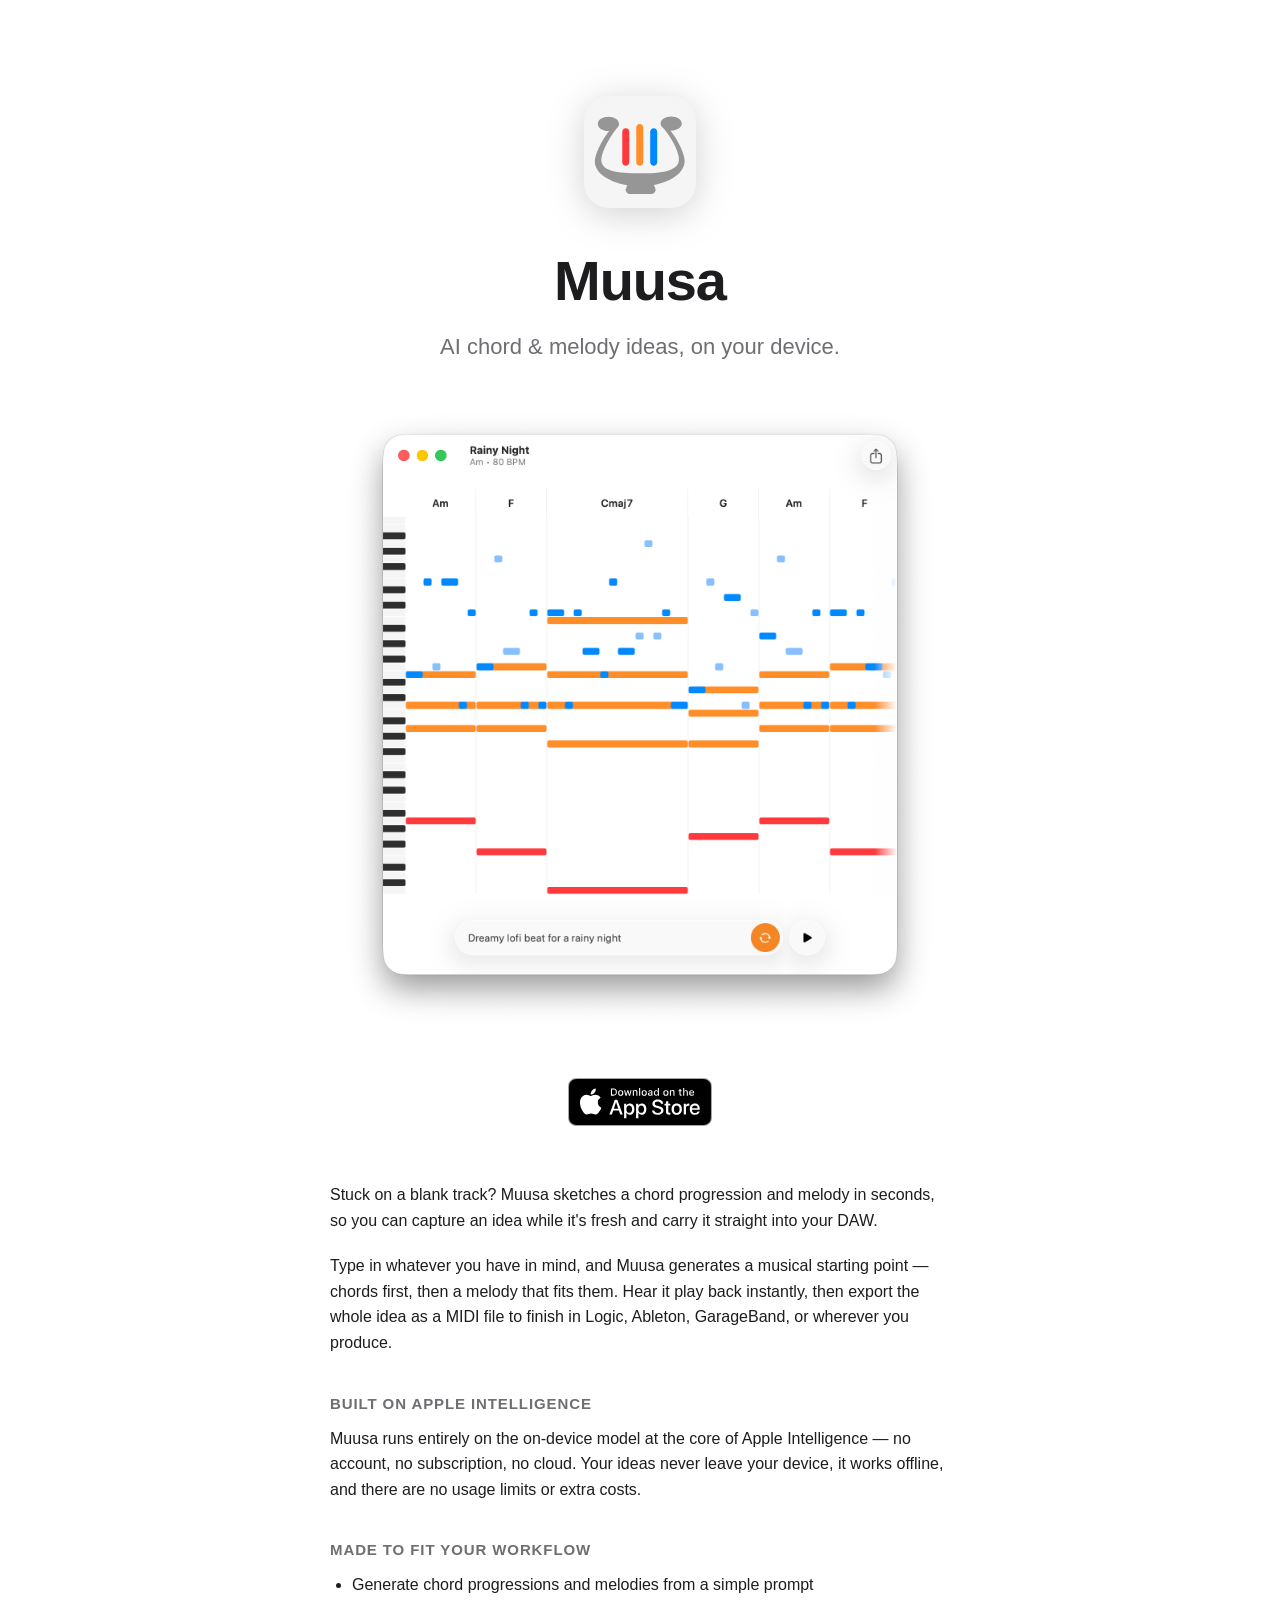
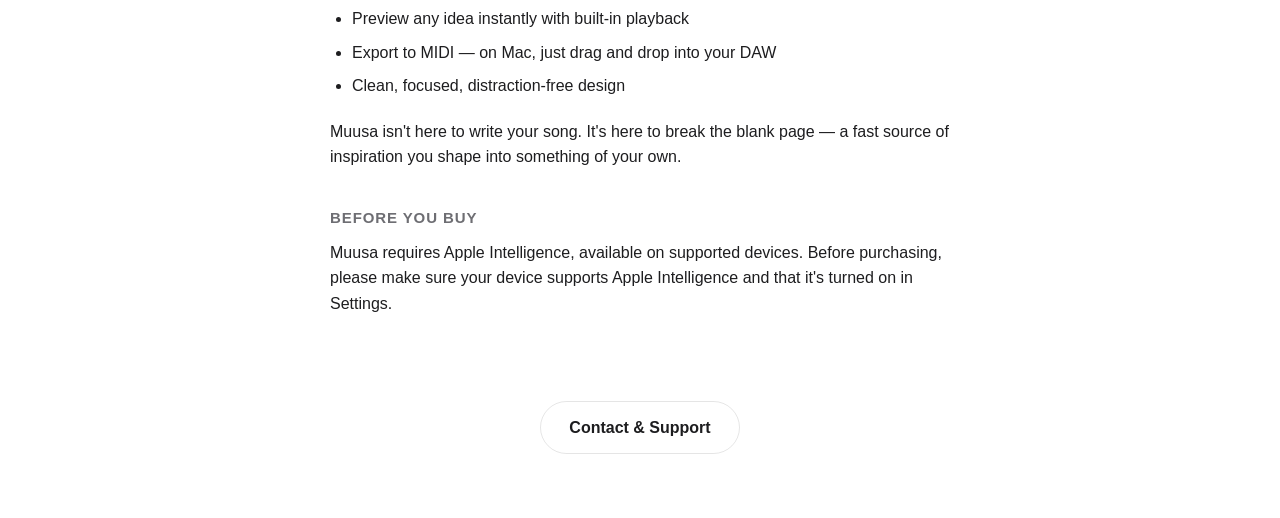
==== index.html @ 986dd536 "Initial commit" ====
<!DOCTYPE html>
<html lang="en">
<head>
  <meta charset="UTF-8">
  <meta name="viewport" content="width=device-width, initial-scale=1">
  <title>Muusa — AI chord & melody ideas, on your device</title>
  <meta name="description" content="Muusa sketches a chord progression and melody in seconds, plays it back, and exports MIDI — all on-device with Apple Intelligence.">
  <meta name="color-scheme" content="light dark">
  <link rel="icon" href="assets/logo.svg">
  <link rel="stylesheet" href="styles.css">
</head>
<body>
  <main>
    <!-- Logo: inline SVG rebuilt from the app-icon layers so the squircle
         background can follow light/dark mode. Glyph colors are fixed. -->
    <svg class="logo" viewBox="0 0 5805 5805" width="112" height="112" role="img" aria-label="Muusa app icon">
      <rect class="logo-bg" width="5805" height="5805" rx="1290"/>
      <path fill="#FF383C" d="M 1983.439087 3429.043701 C 1983.439087 3528.983154 2064.456055 3610 2164.395264 3610 C 2264.334717 3610 2345.351563 3528.983154 2345.351563 3429.043701 L 2345.351563 1850.956299 C 2345.351563 1751.016846 2264.334717 1670 2164.395264 1670 C 2064.456055 1670 1983.439087 1751.016846 1983.439087 1850.956299 Z"/>
      <path fill="#FF8D28" d="M 2709.184082 3429.043701 C 2709.184082 3528.983154 2790.200928 3610 2890.140381 3610 C 2990.07959 3610 3071.09668 3528.983154 3071.09668 3429.043701 L 3071.09668 1630.526367 C 3071.09668 1530.586914 2990.07959 1449.570313 2890.140381 1449.570313 C 2790.200928 1449.570313 2709.184082 1530.586914 2709.184082 1630.526367 Z"/>
      <path fill="#0088FF" d="M 3432.049072 3429.043701 C 3432.049072 3528.983154 3513.065918 3610 3613.005371 3610 C 3712.944824 3610 3793.96167 3528.983154 3793.96167 3429.043701 L 3793.96167 1850.956299 C 3793.96167 1751.016846 3712.944824 1670 3613.005371 1670 C 3513.065918 1670 3432.049072 1751.016846 3432.049072 1850.956299 Z"/>
      <path class="logo-body" fill-rule="evenodd" d="M 2155.155518 4840.700195 C 2155.155518 4971.919922 2261.530518 5078.294922 2392.750488 5078.294922 L 3477.528076 5078.294922 C 3608.748291 5078.294922 3715.123291 4971.919922 3715.123291 4840.700195 L 3622.294434 4610.737305 C 4601.864746 4422.401367 5370.567383 3866.694824 5190 3157.368164 C 5086.003906 2748.838135 4826.948242 2233.154297 4473.52832 1793.918213 C 4488.557617 1794.742676 4503.758789 1795.162842 4519.106445 1795.162842 C 4822.635742 1795.162842 5068.695313 1630.765137 5068.695313 1427.970703 C 5068.695313 1225.175781 4822.635742 1060.777832 4519.106445 1060.777832 C 4215.577148 1060.777832 3969.517822 1225.175781 3969.517822 1427.970703 C 3969.517822 1533.689453 4036.388184 1628.973633 4143.410645 1695.97168 C 4524.847656 2158.360596 4835.916992 2721.998779 4910 3157.368164 C 5038.672852 3913.548828 3979.419189 4007.522217 2891.940186 4007.522217 C 1804.461182 4007.522217 756.567261 3929.07666 910 3177.669922 C 1000.497864 2734.474365 1308.815918 2153.327637 1688.693726 1681.355469 C 1767.197266 1617.863281 1814.362427 1536.436523 1814.362427 1447.649902 C 1814.362427 1244.855469 1568.303223 1080.45752 1264.773804 1080.45752 C 961.244446 1080.45752 715.185242 1244.855469 715.185242 1447.649902 C 715.185242 1650.444824 961.244446 1814.842529 1264.773804 1814.842529 C 1278.714111 1814.842529 1292.533081 1814.49585 1306.212646 1813.814453 C 954.02655 2255.797852 700.22522 2771.731934 590 3177.669922 C 392.947784 3903.375 1219.841675 4458.125 2241.525146 4626.739258 L 2155.155518 4840.700195 Z"/>
    </svg>

    <!-- Name -->
    <h1>Muusa</h1>

    <!-- Short description -->
    <p class="tagline">AI chord &amp; melody ideas, on your device.</p>

    <!-- Screenshot: device- and appearance-aware, set by script; falls back to macOS light -->
    <div class="shot">
      <img id="hero-shot" src="assets/macos_light.png" alt="Muusa app screenshot" loading="eager">
    </div>

    <!-- App Store link: official badge, black on light / white on dark -->
    <a class="cta" href="https://apps.apple.com/app/id6798142362" id="appstore-link" rel="noopener">
      <picture>
        <source srcset="assets/appstore-badge-white.svg" media="(prefers-color-scheme: dark)">
        <img src="assets/appstore-badge-black.svg" alt="Download on the App Store" height="48">
      </picture>
    </a>

    <!-- Longer description (from AppStoreDescription.md) -->
    <section class="copy">
      <p>Stuck on a blank track? Muusa sketches a chord progression and melody in seconds, so you can capture an idea while it's fresh and carry it straight into your DAW.</p>

      <p>Type in whatever you have in mind, and Muusa generates a musical starting point — chords first, then a melody that fits them. Hear it play back instantly, then export the whole idea as a MIDI file to finish in Logic, Ableton, GarageBand, or wherever you produce.</p>

      <h2>Built on Apple Intelligence</h2>
      <p>Muusa runs entirely on the on-device model at the core of Apple Intelligence — no account, no subscription, no cloud. Your ideas never leave your device, it works offline, and there are no usage limits or extra costs.</p>

      <h2>Made to fit your workflow</h2>
      <ul>
        <li>Generate chord progressions and melodies from a simple prompt</li>
        <li>Preview any idea instantly with built-in playback</li>
        <li>Export to MIDI — on Mac, just drag and drop into your DAW</li>
        <li>Clean, focused, distraction-free design</li>
      </ul>

      <p>Muusa isn't here to write your song. It's here to break the blank page — a fast source of inspiration you shape into something of your own.</p>

      <h2>Before you buy</h2>
      <p>Muusa requires Apple Intelligence, available on supported devices. Before purchasing, please make sure your device supports Apple Intelligence and that it's turned on in Settings.</p>
    </section>
  </main>

  <footer>
    <!-- Contact link -->
    <a class="contact" href="mailto:sami.laakkonen@icloud.com">Contact&nbsp;&amp;&nbsp;Support</a>
  </footer>

  <script>
    // Progressive enhancement: pick the screenshot that matches the visitor's
    // device (iPhone / iPad / desktop) and current light/dark appearance.
    (function () {
      var img = document.getElementById("hero-shot");

      function device() {
        var ua = navigator.userAgent;
        if (/iPhone|iPod/.test(ua)) return "iphone";
        // iPadOS reports as "MacIntel" but exposes touch points.
        if (/iPad/.test(ua) || (navigator.platform === "MacIntel" && navigator.maxTouchPoints > 1)) return "ipad";
        return "macos";
      }

      var darkQuery = window.matchMedia("(prefers-color-scheme: dark)");

      function update() {
        var dev = device();
        var mode = darkQuery.matches ? "dark" : "light";
        img.src = "assets/" + dev + "_" + mode + ".png";
        img.setAttribute("data-device", dev);
        var label = dev === "iphone" ? "iPhone" : dev === "ipad" ? "iPad" : "Mac";
        img.alt = "Muusa on " + label;
      }

      update();
      darkQuery.addEventListener("change", update);
    })();
  </script>
</body>
</html>
---- styles.css ----
:root {
  --bg: #ffffff;
  --surface: #f5f5f7;
  --text: #1d1d1f;
  --muted: #6e6e73;
  --border: rgba(0, 0, 0, 0.10);
  --accent: #ff3830;           /* Muusa red, from the app icon */
  --shadow: 0 10px 40px rgba(0, 0, 0, 0.12);
  --radius: 18px;
}

@media (prefers-color-scheme: dark) {
  :root {
    --bg: #000000;
    --surface: #1c1c1e;
    --text: #f5f5f7;
    --muted: #a1a1a6;
    --border: rgba(255, 255, 255, 0.14);
    --shadow: 0 10px 40px rgba(0, 0, 0, 0.6);
  }
}

* { box-sizing: border-box; }

html { -webkit-text-size-adjust: 100%; }

body {
  margin: 0;
  background: var(--bg);
  color: var(--text);
  font-family: -apple-system, BlinkMacSystemFont, "SF Pro Text", "Segoe UI", Roboto, Helvetica, Arial, sans-serif;
  line-height: 1.6;
  -webkit-font-smoothing: antialiased;
  text-rendering: optimizeLegibility;
}

main {
  max-width: 720px;
  margin: 0 auto;
  padding: clamp(48px, 8vw, 96px) 24px 40px;
  text-align: center;
}

.logo {
  width: 112px;
  height: 112px;
  filter: drop-shadow(0 6px 18px rgba(0, 0, 0, 0.18));
}

.logo-bg { fill: #f5f5f5; }
.logo-body { fill: #969696; }

@media (prefers-color-scheme: dark) {
  .logo-bg { fill: #1c1c1e; }
  .logo-body { fill: #8e8e93; }
}

h1 {
  margin: 20px 0 4px;
  font-size: clamp(40px, 8vw, 56px);
  font-weight: 700;
  letter-spacing: -0.02em;
}

.tagline {
  margin: 0 auto 40px;
  max-width: 34ch;
  font-size: clamp(18px, 4vw, 22px);
  color: var(--muted);
}

/* Screenshot */
.shot {
  margin: 0 auto 36px;
}

.shot img {
  max-width: 100%;
  max-height: 70vh;
  height: auto;
}

/* Tall phone shots shouldn't dominate the viewport */
.shot img[data-device="iphone"] {
  max-height: 640px;
}

/* App Store badge */
.cta {
  display: inline-block;
  margin-bottom: 56px;
  line-height: 0;
  transition: opacity 0.15s ease;
}

.cta:hover { opacity: 0.85; }

.cta img { height: 48px; width: auto; }

/* Long-form copy */
.copy {
  text-align: left;
  max-width: 620px;
  margin: 0 auto;
}

.copy p { margin: 0 0 20px; }

.copy h2 {
  margin: 36px 0 10px;
  font-size: 15px;
  font-weight: 700;
  text-transform: uppercase;
  letter-spacing: 0.06em;
  color: var(--muted);
}

.copy ul {
  margin: 0 0 20px;
  padding-left: 22px;
}

.copy li { margin-bottom: 8px; }

/* Footer */
footer {
  margin-top: 24px;
  padding: 0 24px 64px;
  text-align: center;
}

.contact {
  display: inline-block;
  padding: 13px 28px;
  border: 1px solid var(--border);
  border-radius: 980px;
  color: var(--text);
  font-size: 16px;
  font-weight: 600;
  text-decoration: none;
  transition: background 0.15s ease;
}

.contact:hover { background: var(--surface); }
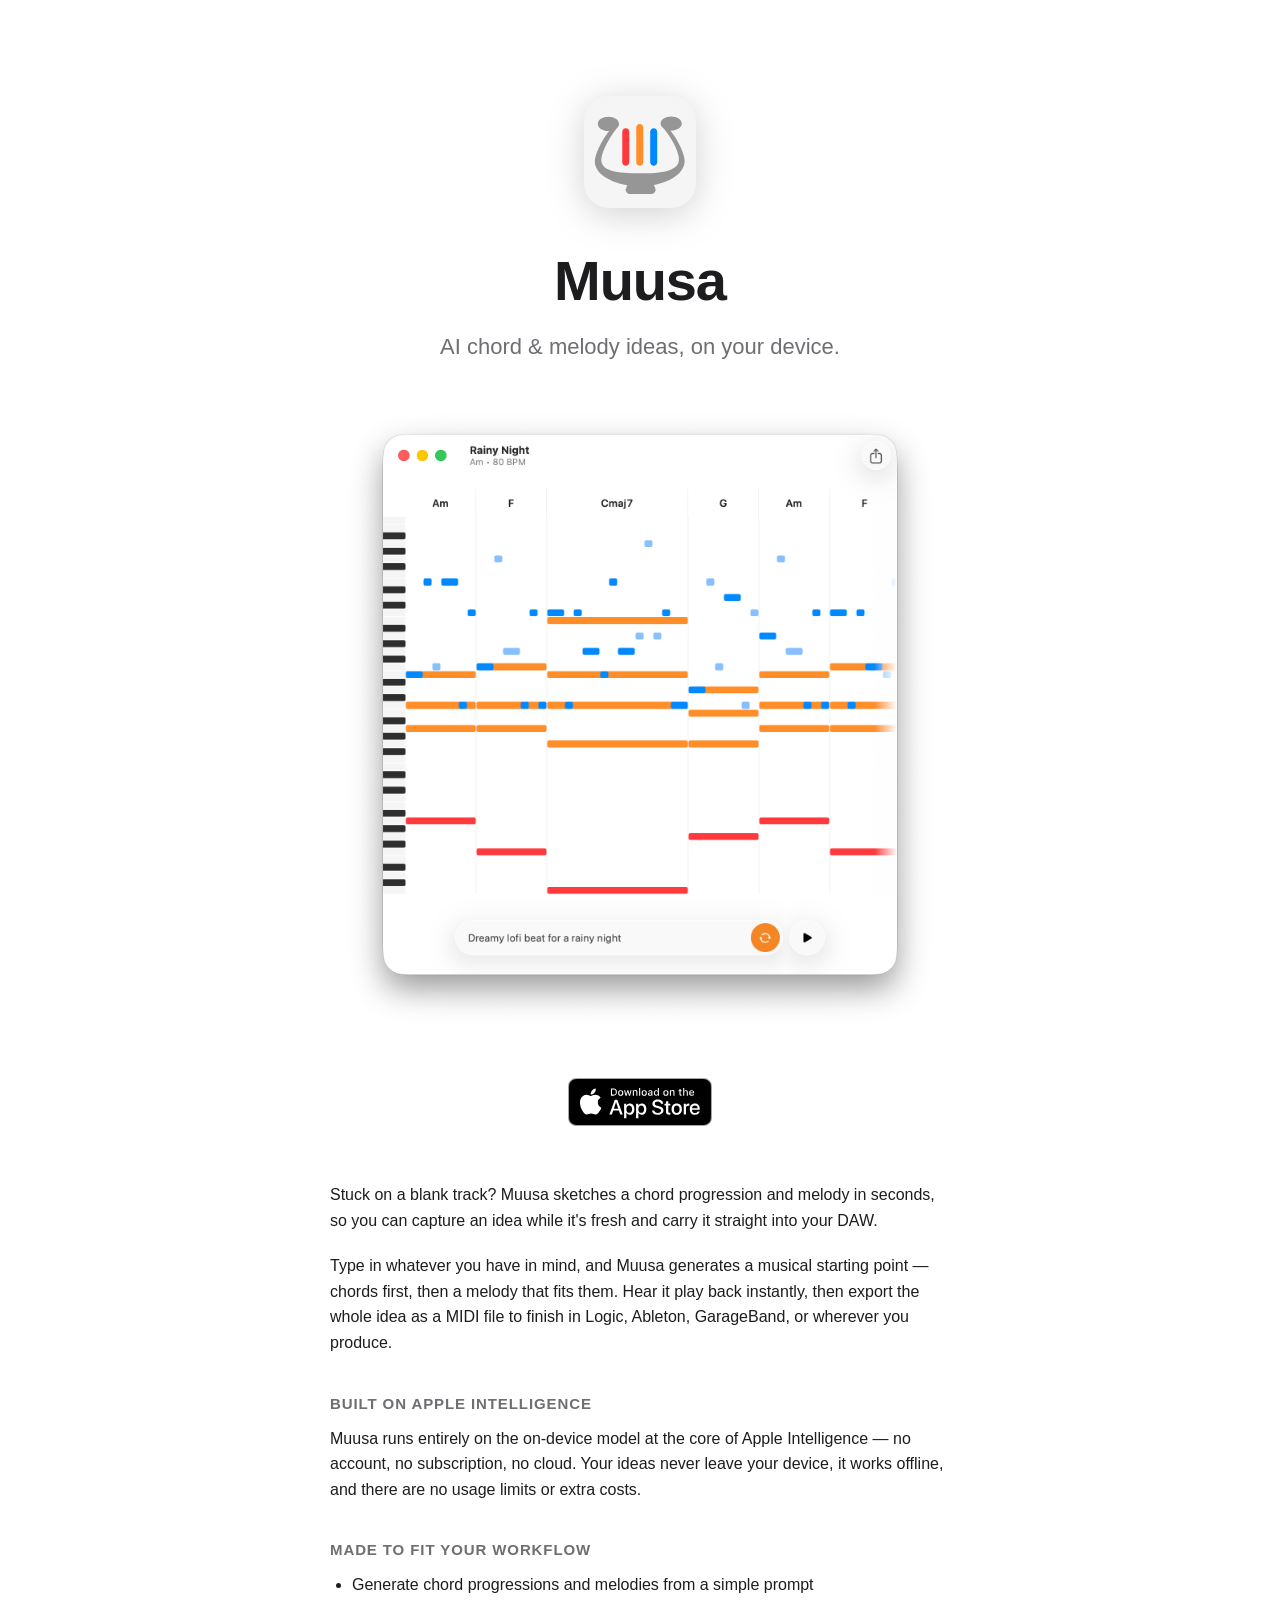
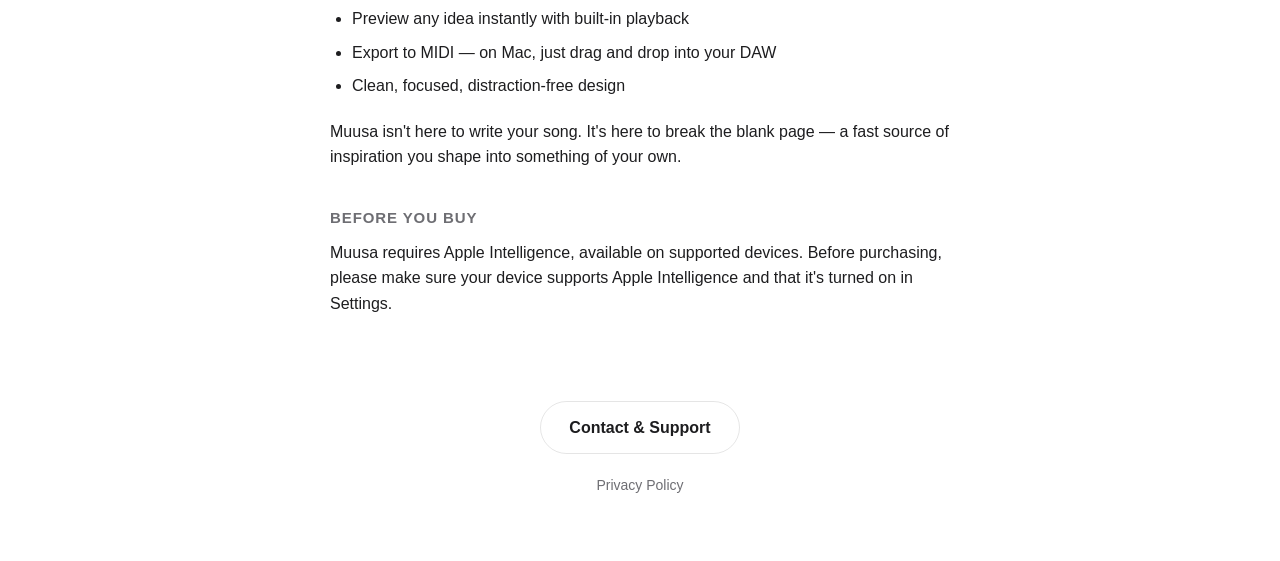
==== commit 093a7a62: "Add privacy policy page and link it from the footer" ====
--- a/index.html
+++ b/index.html
@@ -67,6 +67,7 @@
   <footer>
     <!-- Contact link -->
     <a class="contact" href="mailto:sami.laakkonen@icloud.com">Contact&nbsp;&amp;&nbsp;Support</a>
+    <p class="legal"><a href="privacy.html">Privacy Policy</a></p>
   </footer>
 
   <script>
--- a/styles.css
+++ b/styles.css
@@ -142,3 +142,60 @@
 }
 
 .contact:hover { background: var(--surface); }
+
+.legal {
+  margin: 20px 0 0;
+  font-size: 14px;
+}
+
+.legal a {
+  color: var(--muted);
+  text-decoration: none;
+}
+
+.legal a:hover { text-decoration: underline; }
+
+/* Document pages (e.g. privacy) */
+.doc {
+  text-align: left;
+  max-width: 640px;
+}
+
+.back {
+  display: inline-block;
+  margin-bottom: 28px;
+  color: var(--muted);
+  font-weight: 600;
+  text-decoration: none;
+}
+
+.back:hover { color: var(--text); }
+
+.page-title {
+  margin: 0 0 6px;
+  font-size: clamp(30px, 6vw, 40px);
+  font-weight: 700;
+  letter-spacing: -0.02em;
+}
+
+.updated {
+  margin: 0 0 32px;
+  color: var(--muted);
+}
+
+.doc h2 {
+  margin: 34px 0 8px;
+  font-size: 19px;
+  font-weight: 700;
+}
+
+.doc p { margin: 0 0 16px; }
+
+.doc a { color: var(--accent); }
+
+.doc ul {
+  margin: 0 0 16px;
+  padding-left: 22px;
+}
+
+.doc li { margin-bottom: 6px; }
